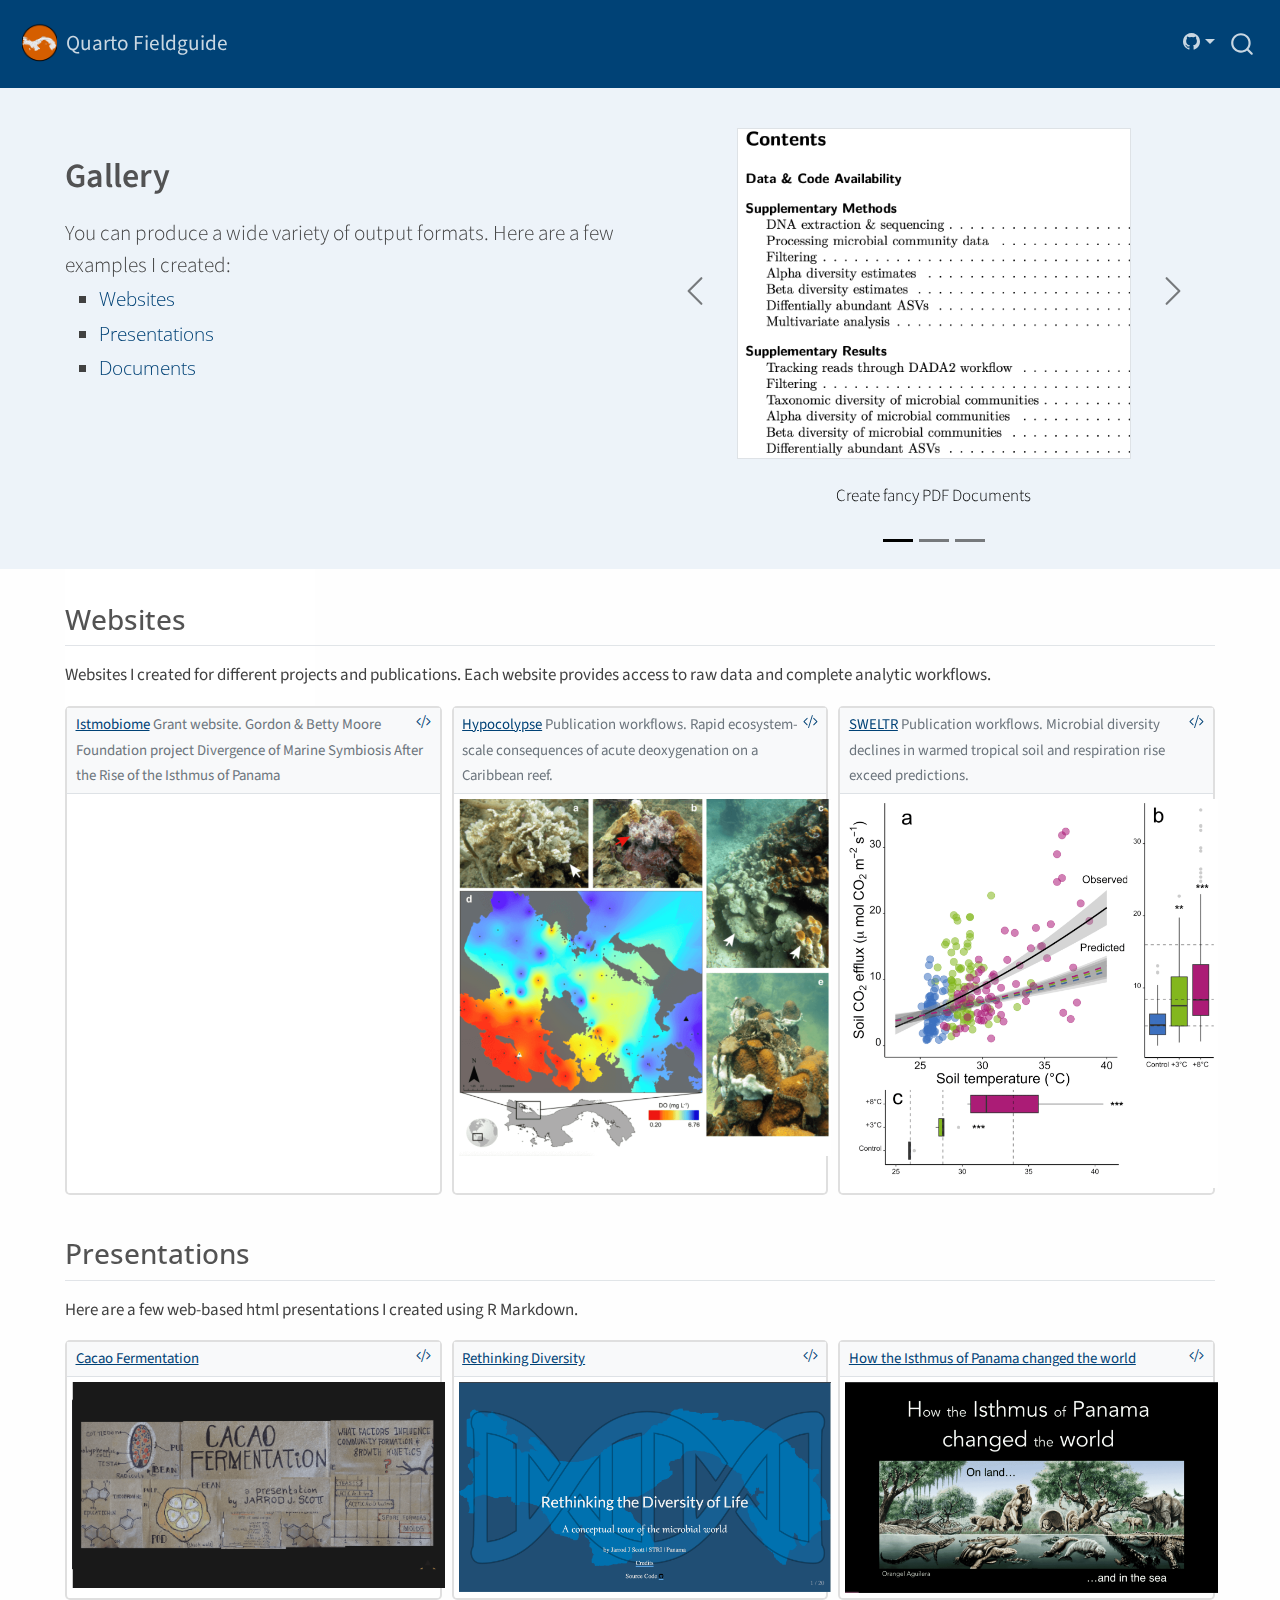
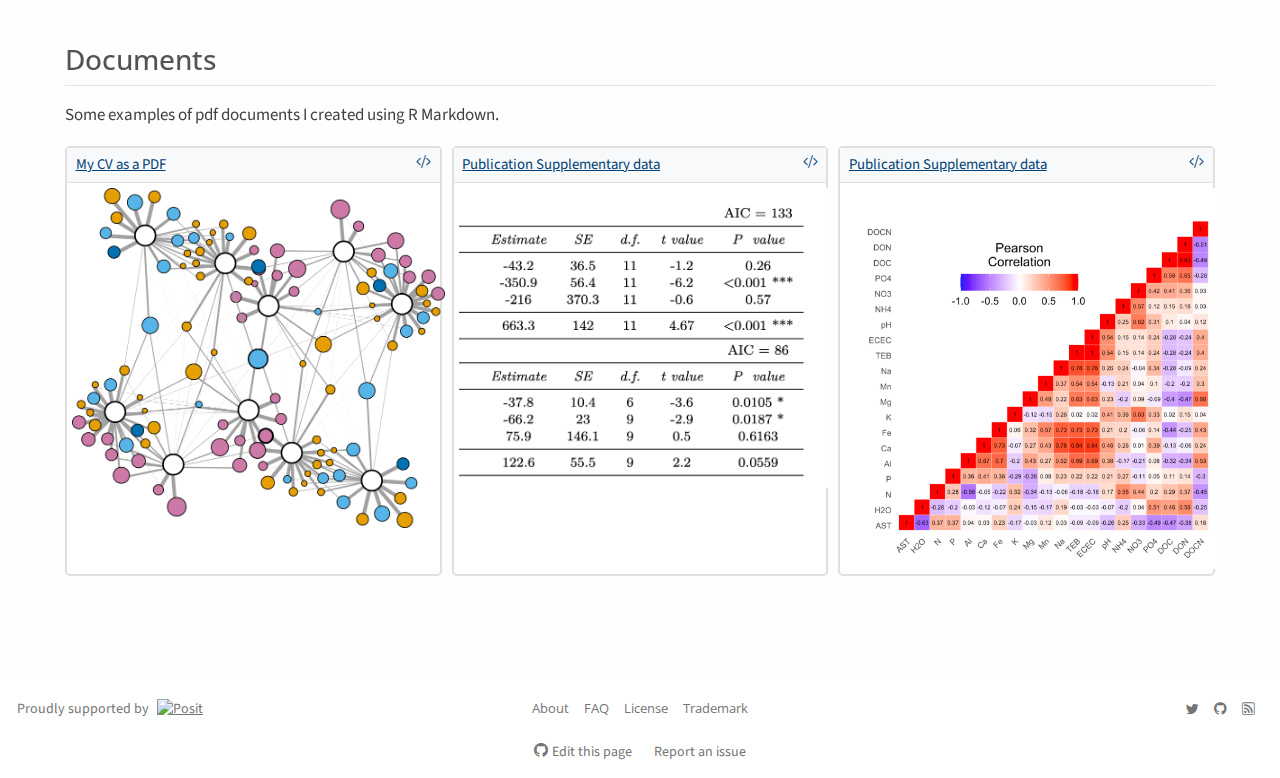
==== docs/gallery/index.html @ 9a3488c4 "Added espanol testing" ====
<!DOCTYPE html>
<html xmlns="http://www.w3.org/1999/xhtml" lang="en" xml:lang="en"><head>
<meta http-equiv="Content-Type" content="text/html; charset=UTF-8">
<meta charset="utf-8">
<meta name="generator" content="quarto-1.3.450">
<meta name="viewport" content="width=device-width, initial-scale=1.0, user-scalable=yes">
<meta name="description" content="A gallery of example documents, websites, and presentations created with R Markdown.">
<title>Gallery</title>
<style>
code{white-space: pre-wrap;}
span.smallcaps{font-variant: small-caps;}
div.columns{display: flex; gap: min(4vw, 1.5em);}
div.column{flex: auto; overflow-x: auto;}
div.hanging-indent{margin-left: 1.5em; text-indent: -1.5em;}
ul.task-list{list-style: none;}
ul.task-list li input[type="checkbox"] {
  width: 0.8em;
  margin: 0 0.8em 0.2em -1em; /* quarto-specific, see https://github.com/quarto-dev/quarto-cli/issues/4556 */ 
  vertical-align: middle;
}
</style>

<script src="../../site_libs/quarto-nav/quarto-nav.js"></script>
<script src="../../site_libs/quarto-nav/headroom.min.js"></script>
<script src="../../site_libs/clipboard/clipboard.min.js"></script>
<script src="../../site_libs/quarto-search/autocomplete.umd.js"></script>
<script src="../../site_libs/quarto-search/fuse.min.js"></script>
<script src="../../site_libs/quarto-search/quarto-search.js"></script>
<meta name="quarto:offset" content="../../">
<link href="../../images/favicon_package/favicon.ico" rel="icon">
<script src="../../site_libs/quarto-listing/list.min.js"></script>
<script src="../../site_libs/quarto-listing/quarto-listing.js"></script>
<script src="../../site_libs/quarto-html/quarto.js"></script>
<script src="../../site_libs/quarto-html/popper.min.js"></script>
<script src="../../site_libs/quarto-html/tippy.umd.min.js"></script>
<script src="../../site_libs/quarto-html/anchor.min.js"></script>
<link href="../../site_libs/quarto-html/tippy.css" rel="stylesheet">
<link href="../../site_libs/quarto-html/quarto-syntax-highlighting.css" rel="stylesheet" id="quarto-text-highlighting-styles">
<script src="../../site_libs/bootstrap/bootstrap.min.js"></script>
<link href="../../site_libs/bootstrap/bootstrap-icons.css" rel="stylesheet">
<link href="../../site_libs/bootstrap/bootstrap.min.css" rel="stylesheet" id="quarto-bootstrap" data-mode="light"><script id="quarto-search-options" type="application/json">{
  "location": "navbar",
  "copy-button": false,
  "collapse-after": 3,
  "panel-placement": "end",
  "type": "overlay",
  "limit": 20,
  "language": {
    "search-no-results-text": "No results",
    "search-matching-documents-text": "matching documents",
    "search-copy-link-title": "Copy link to search",
    "search-hide-matches-text": "Hide additional matches",
    "search-more-match-text": "more match in this document",
    "search-more-matches-text": "more matches in this document",
    "search-clear-button-title": "Clear",
    "search-detached-cancel-button-title": "Cancel",
    "search-submit-button-title": "Submit",
    "search-label": "Search"
  }
}</script><script>

  window.document.addEventListener("DOMContentLoaded", function (_event) {
    const listingTargetEl = window.document.querySelector('#listing-gallery .list');
    if (!listingTargetEl) {
      // No listing discovered, do not attach.
      return; 
    }

    const options = {
      valueNames: ['listing-category','listing-description','listing-tiles',{ data: ['index'] },{ data: ['categories'] }],
      
      searchColumns: ["listing-category","listing-description","listing-tiles"],
    };

    window['quarto-listings'] = window['quarto-listings'] || {};
    window['quarto-listings']['listing-gallery'] = new List('listing-gallery', options);

    if (window['quarto-listing-loaded']) {
      window['quarto-listing-loaded']();
    }
  });

  window.addEventListener('hashchange',() => {
    if (window['quarto-listing-loaded']) {
      window['quarto-listing-loaded']();
    }
  })
  </script><style>

      .quarto-title-block .quarto-title-banner {
        background: #113858;
      }
</style>
<script src="https://polyfill.io/v3/polyfill.min.js?features=es6"></script><script src="https://cdn.jsdelivr.net/npm/mathjax@3/es5/tex-chtml-full.js" type="text/javascript"></script><link rel="stylesheet" href="../../assets/css/styles.css">
</head>
<body class="floating nav-fixed fullcontent">

<div id="quarto-search-results"></div>
  <header id="quarto-header" class="headroom fixed-top"><nav class="navbar navbar-expand-lg navbar-dark "><div class="navbar-container container-fluid">
      <div class="navbar-brand-container">
    <a href="../../index.html" class="navbar-brand navbar-brand-logo">
    <img src="../../images/icon.png" alt="" class="navbar-logo"></a>
    <a class="navbar-brand" href="../../index.html">
    <span class="navbar-title">Quarto Fieldguide</span>
    </a>
  </div>
        <div class="quarto-navbar-tools ms-auto">
    <div class="dropdown">
      <a href="" title="" id="quarto-navigation-tool-dropdown-0" class="quarto-navigation-tool dropdown-toggle px-1" data-bs-toggle="dropdown" aria-expanded="false" aria-label=""><i class="bi bi-github"></i></a>
      <ul class="dropdown-menu dropdown-menu-end" aria-labelledby="quarto-navigation-tool-dropdown-0">
<li>
            <a class="dropdown-item quarto-navbar-tools ms-auto-item" href="https://github.com/stri-mcgill-neo/2024/">
            Source Code
            </a>
          </li>
          <li>
            <a class="dropdown-item quarto-navbar-tools ms-auto-item" href="https://github.com/stri-mcgill-neo/2024/issues/new">
            Report an Issue
            </a>
          </li>
      </ul>
</div>
</div>
          <div id="quarto-search" class="" title="Search"></div>
      </div> <!-- /container-fluid -->
    </nav></header><!-- content --><div id="quarto-content" class="quarto-container page-columns page-rows-contents page-layout-article page-navbar">
<!-- sidebar -->
  <nav id="quarto-sidebar" class="sidebar collapse collapse-horizontal sidebar-navigation floating overflow-auto">
</nav><div id="quarto-sidebar-glass" data-bs-toggle="collapse" data-bs-target="#quarto-sidebar,#quarto-sidebar-glass"></div>
<!-- margin-sidebar -->
    
<!-- main -->
<main class="content quarto-banner-title-block page-columns page-full" id="quarto-document-content"><div id="hero-banner" class="column-screen page-columns page-full">
<div class="grid column-page">
<div class="headline g-col-lg-6 g-col-12 g-col-md-12">
<div class="h1">
<p>Gallery</p>
</div>
<p>You can produce a wide variety of output formats. Here are a few examples I created:</p>
<ul>
<li><a href="#websites">Websites</a></li>
<li><a href="#presentations">Presentations</a></li>
<li><a href="#documents">Documents</a></li>
</ul>
</div>
<div class="cell g-col-lg-6 g-col-12 g-col-md-12">
<div class="cell-output-display">
<div id="gallery-carousel" class="carousel carousel-dark slide" data-bs-ride="carousel">
<div class="carousel-indicators">
<button type="button" data-bs-target="#gallery-carousel" data-bs-slide-to="0" aria-label="Slide 1" class="active" aria-current="true"></button>
<button type="button" data-bs-target="#gallery-carousel" data-bs-slide-to="1" aria-label="Slide 2"></button>
<button type="button" data-bs-target="#gallery-carousel" data-bs-slide-to="2" aria-label="Slide 3"></button>
</div>
<div class="carousel-inner">
<div class="carousel-item active" data-bs-interval="15000">
<a href="#documents">
<img src="images/pdf.png" class="d-block  mx-auto border"></a>
<div class="carousel-caption d-none d-md-block">
<p class="fw-light">Create fancy PDF Documents</p>
</div>
</div>
<div class="carousel-item" data-bs-interval="15000">
<a href="#presentations">
<img src="images/presentations.png" class="d-block  mx-auto border"></a>
<div class="carousel-caption d-none d-md-block">
<p class="fw-light">Create data-driven presentations</p>
</div>
</div>
<div class="carousel-item" data-bs-interval="15000">
<a href="#websites">
<img src="images/websites.png" class="d-block  mx-auto border"></a>
<div class="carousel-caption d-none d-md-block">
<p class="fw-light">Publish a collection of workflows as a website</p>
</div>
</div>
</div>
<button class="carousel-control-prev" type="button" data-bs-target="#gallery-carousel" data-bs-slide="prev">
<span class="carousel-control-prev-icon" aria-hidden="true"></span>
<span class="visually-hidden">Prevoius</span>
</button>
<button class="carousel-control-next" type="button" data-bs-target="#gallery-carousel" data-bs-slide="next">
<span class="carousel-control-next-icon" aria-hidden="true"></span>
<span class="visually-hidden">Next</span>
</button>
</div>
</div>
</div>
</div>
</div>
<div id="listing-gallery" class="column-page quarto-listing quarto-listing-container-custom">
<h2 class="anchored">Websites</h2>
<p>Websites I created for different projects and publications. Each website provides access to raw data and complete analytic workflows. 
</p>
<div class="list grid" style="column-gap: 10px;">
  <div class="card border-2 rounded-3 g-col-12 g-col-sm-6 g-col-md-4 mb-2" data-index="0">
    <div class="card-header py-1 px-2 border-bottom border-1 bg-light">
      <small class="card-text inline-block">
        <a href="https://istmobiome.rbind.io/" class="listing-title">Istmobiome</a>
        <a href="https://github.com/istmobiome/istmobiome-web" title="View source code" class="source-code card-text float-end inline-block">
          <i class="bi-code-slash"></i>
        </a>
        <span class="text-muted listing-subtitle">Grant website. Gordon &amp; Betty Moore Foundation project Divergence of Marine Symbiosis After the Rise of the Isthmus of Panama</span>
      </small>
    </div>
    <a href="https://istmobiome.rbind.io/">
      <img src="images/istmobiome.png" alt="" class="card-img-top"></a>
  </div>
  <div class="card border-2 rounded-3 g-col-12 g-col-sm-6 g-col-md-4 mb-2" data-index="1">
    <div class="card-header py-1 px-2 border-bottom border-1 bg-light">
      <small class="card-text inline-block">
        <a href="https://hypocolypse.github.io/" class="listing-title">Hypocolypse</a>
        <a href="https://github.com/hypocolypse/web" title="View source code" class="source-code card-text float-end inline-block">
          <i class="bi-code-slash"></i>
        </a>
        <span class="text-muted listing-subtitle">Publication workflows. Rapid ecosystem-scale consequences of acute deoxygenation on a Caribbean reef.</span>
      </small>
    </div>
    <a href="https://hypocolypse.github.io/">
      <img src="images/hypocolypse.png" alt="" class="card-img-top"></a>
  </div>
  <div class="card border-2 rounded-3 g-col-12 g-col-sm-6 g-col-md-4 mb-2" data-index="2">
    <div class="card-header py-1 px-2 border-bottom border-1 bg-light">
      <small class="card-text inline-block">
        <a href="https://sweltr.github.io/high-temp/" class="listing-title">SWELTR</a>
        <a href="https://github.com/sweltr/high-temp/" title="View source code" class="source-code card-text float-end inline-block">
          <i class="bi-code-slash"></i>
        </a>
        <span class="text-muted listing-subtitle">Publication workflows. Microbial diversity declines in warmed tropical soil and respiration rise exceed predictions.</span>
      </small>
    </div>
    <a href="https://sweltr.github.io/high-temp/">
      <img src="images/sweltr.png" alt="" class="card-img-top"></a>
  </div>
</div>
<h2 class="anchored">Presentations</h2>
<p>Here are a few web-based html presentations I created using R Markdown. 
</p>
<div class="list grid" style="column-gap: 10px;">
  <div class="card border-2 rounded-3 g-col-12 g-col-sm-6 g-col-md-4 mb-2" data-index="3">
    <div class="card-header py-1 px-2 border-bottom border-1 bg-light">
      <small class="card-text inline-block">
        <a href="https://istmobiome.github.io/cacao/talk.html" class="listing-title">Cacao Fermentation</a>
        <a href="https://github.com/istmobiome/istmobiome.github.io/tree/master/cacao" title="View source code" class="source-code card-text float-end inline-block">
          <i class="bi-code-slash"></i>
        </a>
        <span class="text-muted listing-subtitle"></span>
      </small>
    </div>
    <a href="https://istmobiome.github.io/cacao/talk.html">
      <img src="images/cacao_fermentation.png" alt="" class="card-img-top"></a>
  </div>
  <div class="card border-2 rounded-3 g-col-12 g-col-sm-6 g-col-md-4 mb-2" data-index="4">
    <div class="card-header py-1 px-2 border-bottom border-1 bg-light">
      <small class="card-text inline-block">
        <a href="https://istmobiome.github.io/rethink-d/rethink-d.html" class="listing-title">Rethinking Diversity</a>
        <a href="https://github.com/istmobiome/istmobiome.github.io/tree/master/rethink-d" title="View source code" class="source-code card-text float-end inline-block">
          <i class="bi-code-slash"></i>
        </a>
        <span class="text-muted listing-subtitle"></span>
      </small>
    </div>
    <a href="https://istmobiome.github.io/rethink-d/rethink-d.html">
      <img src="images/rethinking_diversity.png" alt="" class="card-img-top"></a>
  </div>
  <div class="card border-2 rounded-3 g-col-12 g-col-sm-6 g-col-md-4 mb-2" data-index="5">
    <div class="card-header py-1 px-2 border-bottom border-1 bg-light">
      <small class="card-text inline-block">
        <a href="https://istmobiome.github.io/the-isthmus/the-isthmus.html" class="listing-title">How the Isthmus of Panama changed the world</a>
        <a href="https://github.com/istmobiome/istmobiome.github.io/tree/master/the-isthmus" title="View source code" class="source-code card-text float-end inline-block">
          <i class="bi-code-slash"></i>
        </a>
        <span class="text-muted listing-subtitle"></span>
      </small>
    </div>
    <a href="https://istmobiome.github.io/the-isthmus/the-isthmus.html">
      <img src="images/how_the_isthmus_of_panama_changed_the_world.png" alt="" class="card-img-top"></a>
  </div>
</div>
<h2 class="anchored">Documents</h2>
<p>Some examples of pdf documents I created using R Markdown. 
</p>
<div class="list grid" style="column-gap: 10px;">
  <div class="card border-2 rounded-3 g-col-12 g-col-sm-6 g-col-md-4 mb-2" data-index="6">
    <div class="card-header py-1 px-2 border-bottom border-1 bg-light">
      <small class="card-text inline-block">
        <a href="jarrod-cv.pdf" class="listing-title">My CV as a PDF</a>
        <a href="https://github.com/istmobiome/istmobiome.github.io/tree/master/jarrod" title="View source code" class="source-code card-text float-end inline-block">
          <i class="bi-code-slash"></i>
        </a>
        <span class="text-muted listing-subtitle"></span>
      </small>
    </div>
    <a href="jarrod-cv.pdf">
      <img src="images/cv.png" alt="" class="card-img-top"></a>
  </div>
  <div class="card border-2 rounded-3 g-col-12 g-col-sm-6 g-col-md-4 mb-2" data-index="7">
    <div class="card-header py-1 px-2 border-bottom border-1 bg-light">
      <small class="card-text inline-block">
        <a href="Extended_Data.pdf" class="listing-title">Publication Supplementary data</a>
        <a href="https://github.com/sweltr/high-temp/tree/main/paper/Extended_Data" title="View source code" class="source-code card-text float-end inline-block">
          <i class="bi-code-slash"></i>
        </a>
        <span class="text-muted listing-subtitle"></span>
      </small>
    </div>
    <a href="Extended_Data.pdf">
      <img src="images/ed.png" alt="" class="card-img-top"></a>
  </div>
  <div class="card border-2 rounded-3 g-col-12 g-col-sm-6 g-col-md-4 mb-2" data-index="8">
    <div class="card-header py-1 px-2 border-bottom border-1 bg-light">
      <small class="card-text inline-block">
        <a href="Supplementary.pdf" class="listing-title">Publication Supplementary data</a>
        <a href="https://github.com/sweltr/high-temp/tree/main/paper/ESM" title="View source code" class="source-code card-text float-end inline-block">
          <i class="bi-code-slash"></i>
        </a>
        <span class="text-muted listing-subtitle"></span>
      </small>
    </div>
    <a href="Supplementary.pdf">
      <img src="images/esm.png" alt="" class="card-img-top"></a>
  </div>
</div>
<div class="listing-no-matching d-none">
No matching items
</div>
</div>
<style>

#hero-banner {
  padding-top: 35px;
  background-color: rgb(237,243,249);
}

#quarto-content main { 
  margin-top: 0;
  padding-top: 0;
}

html {
  scroll-behavior: smooth;
}

.headline {
  font-size: 1.25em;
  font-weight: 300;
  padding-bottom: 1em;
}

.headline p {
  margin: 0;
  padding-bottom: 0.2rem;
}

.headline a {
  text-decoration: none;
}

.headline ul li {
  margin-bottom: 0.3em;
}

.carousel.card {
  padding-top: 2em;
}

.carousel img {
  width: 70%;
  margin-bottom: 110px;
}

.carousel-control-prev-icon, .carousel-control-next-icon {
  margin-bottom: 110px;
}

.carousel-caption {
  padding-top: 1em;
}

.touch {
  
}
</style>




</main><!-- /main --><script id="quarto-html-after-body" type="application/javascript">
window.document.addEventListener("DOMContentLoaded", function (event) {
  const toggleBodyColorMode = (bsSheetEl) => {
    const mode = bsSheetEl.getAttribute("data-mode");
    const bodyEl = window.document.querySelector("body");
    if (mode === "dark") {
      bodyEl.classList.add("quarto-dark");
      bodyEl.classList.remove("quarto-light");
    } else {
      bodyEl.classList.add("quarto-light");
      bodyEl.classList.remove("quarto-dark");
    }
  }
  const toggleBodyColorPrimary = () => {
    const bsSheetEl = window.document.querySelector("link#quarto-bootstrap");
    if (bsSheetEl) {
      toggleBodyColorMode(bsSheetEl);
    }
  }
  toggleBodyColorPrimary();  
  const icon = "";
  const anchorJS = new window.AnchorJS();
  anchorJS.options = {
    placement: 'right',
    icon: icon
  };
  anchorJS.add('.anchored');
  const isCodeAnnotation = (el) => {
    for (const clz of el.classList) {
      if (clz.startsWith('code-annotation-')) {                     
        return true;
      }
    }
    return false;
  }
  const clipboard = new window.ClipboardJS('.code-copy-button', {
    text: function(trigger) {
      const codeEl = trigger.previousElementSibling.cloneNode(true);
      for (const childEl of codeEl.children) {
        if (isCodeAnnotation(childEl)) {
          childEl.remove();
        }
      }
      return codeEl.innerText;
    }
  });
  clipboard.on('success', function(e) {
    // button target
    const button = e.trigger;
    // don't keep focus
    button.blur();
    // flash "checked"
    button.classList.add('code-copy-button-checked');
    var currentTitle = button.getAttribute("title");
    button.setAttribute("title", "Copied!");
    let tooltip;
    if (window.bootstrap) {
      button.setAttribute("data-bs-toggle", "tooltip");
      button.setAttribute("data-bs-placement", "left");
      button.setAttribute("data-bs-title", "Copied!");
      tooltip = new bootstrap.Tooltip(button, 
        { trigger: "manual", 
          customClass: "code-copy-button-tooltip",
          offset: [0, -8]});
      tooltip.show();    
    }
    setTimeout(function() {
      if (tooltip) {
        tooltip.hide();
        button.removeAttribute("data-bs-title");
        button.removeAttribute("data-bs-toggle");
        button.removeAttribute("data-bs-placement");
      }
      button.setAttribute("title", currentTitle);
      button.classList.remove('code-copy-button-checked');
    }, 1000);
    // clear code selection
    e.clearSelection();
  });
  const viewSource = window.document.getElementById('quarto-view-source') ||
                     window.document.getElementById('quarto-code-tools-source');
  if (viewSource) {
    const sourceUrl = viewSource.getAttribute("data-quarto-source-url");
    viewSource.addEventListener("click", function(e) {
      if (sourceUrl) {
        // rstudio viewer pane
        if (/\bcapabilities=\b/.test(window.location)) {
          window.open(sourceUrl);
        } else {
          window.location.href = sourceUrl;
        }
      } else {
        const modal = new bootstrap.Modal(document.getElementById('quarto-embedded-source-code-modal'));
        modal.show();
      }
      return false;
    });
  }
  function toggleCodeHandler(show) {
    return function(e) {
      const detailsSrc = window.document.querySelectorAll(".cell > details > .sourceCode");
      for (let i=0; i<detailsSrc.length; i++) {
        const details = detailsSrc[i].parentElement;
        if (show) {
          details.open = true;
        } else {
          details.removeAttribute("open");
        }
      }
      const cellCodeDivs = window.document.querySelectorAll(".cell > .sourceCode");
      const fromCls = show ? "hidden" : "unhidden";
      const toCls = show ? "unhidden" : "hidden";
      for (let i=0; i<cellCodeDivs.length; i++) {
        const codeDiv = cellCodeDivs[i];
        if (codeDiv.classList.contains(fromCls)) {
          codeDiv.classList.remove(fromCls);
          codeDiv.classList.add(toCls);
        } 
      }
      return false;
    }
  }
  const hideAllCode = window.document.getElementById("quarto-hide-all-code");
  if (hideAllCode) {
    hideAllCode.addEventListener("click", toggleCodeHandler(false));
  }
  const showAllCode = window.document.getElementById("quarto-show-all-code");
  if (showAllCode) {
    showAllCode.addEventListener("click", toggleCodeHandler(true));
  }
  function tippyHover(el, contentFn) {
    const config = {
      allowHTML: true,
      content: contentFn,
      maxWidth: 500,
      delay: 100,
      arrow: false,
      appendTo: function(el) {
          return el.parentElement;
      },
      interactive: true,
      interactiveBorder: 10,
      theme: 'quarto',
      placement: 'bottom-start'
    };
    window.tippy(el, config); 
  }
  const noterefs = window.document.querySelectorAll('a[role="doc-noteref"]');
  for (var i=0; i<noterefs.length; i++) {
    const ref = noterefs[i];
    tippyHover(ref, function() {
      // use id or data attribute instead here
      let href = ref.getAttribute('data-footnote-href') || ref.getAttribute('href');
      try { href = new URL(href).hash; } catch {}
      const id = href.replace(/^#\/?/, "");
      const note = window.document.getElementById(id);
      return note.innerHTML;
    });
  }
      let selectedAnnoteEl;
      const selectorForAnnotation = ( cell, annotation) => {
        let cellAttr = 'data-code-cell="' + cell + '"';
        let lineAttr = 'data-code-annotation="' +  annotation + '"';
        const selector = 'span[' + cellAttr + '][' + lineAttr + ']';
        return selector;
      }
      const selectCodeLines = (annoteEl) => {
        const doc = window.document;
        const targetCell = annoteEl.getAttribute("data-target-cell");
        const targetAnnotation = annoteEl.getAttribute("data-target-annotation");
        const annoteSpan = window.document.querySelector(selectorForAnnotation(targetCell, targetAnnotation));
        const lines = annoteSpan.getAttribute("data-code-lines").split(",");
        const lineIds = lines.map((line) => {
          return targetCell + "-" + line;
        })
        let top = null;
        let height = null;
        let parent = null;
        if (lineIds.length > 0) {
            //compute the position of the single el (top and bottom and make a div)
            const el = window.document.getElementById(lineIds[0]);
            top = el.offsetTop;
            height = el.offsetHeight;
            parent = el.parentElement.parentElement;
          if (lineIds.length > 1) {
            const lastEl = window.document.getElementById(lineIds[lineIds.length - 1]);
            const bottom = lastEl.offsetTop + lastEl.offsetHeight;
            height = bottom - top;
          }
          if (top !== null && height !== null && parent !== null) {
            // cook up a div (if necessary) and position it 
            let div = window.document.getElementById("code-annotation-line-highlight");
            if (div === null) {
              div = window.document.createElement("div");
              div.setAttribute("id", "code-annotation-line-highlight");
              div.style.position = 'absolute';
              parent.appendChild(div);
            }
            div.style.top = top - 2 + "px";
            div.style.height = height + 4 + "px";
            let gutterDiv = window.document.getElementById("code-annotation-line-highlight-gutter");
            if (gutterDiv === null) {
              gutterDiv = window.document.createElement("div");
              gutterDiv.setAttribute("id", "code-annotation-line-highlight-gutter");
              gutterDiv.style.position = 'absolute';
              const codeCell = window.document.getElementById(targetCell);
              const gutter = codeCell.querySelector('.code-annotation-gutter');
              gutter.appendChild(gutterDiv);
            }
            gutterDiv.style.top = top - 2 + "px";
            gutterDiv.style.height = height + 4 + "px";
          }
          selectedAnnoteEl = annoteEl;
        }
      };
      const unselectCodeLines = () => {
        const elementsIds = ["code-annotation-line-highlight", "code-annotation-line-highlight-gutter"];
        elementsIds.forEach((elId) => {
          const div = window.document.getElementById(elId);
          if (div) {
            div.remove();
          }
        });
        selectedAnnoteEl = undefined;
      };
      // Attach click handler to the DT
      const annoteDls = window.document.querySelectorAll('dt[data-target-cell]');
      for (const annoteDlNode of annoteDls) {
        annoteDlNode.addEventListener('click', (event) => {
          const clickedEl = event.target;
          if (clickedEl !== selectedAnnoteEl) {
            unselectCodeLines();
            const activeEl = window.document.querySelector('dt[data-target-cell].code-annotation-active');
            if (activeEl) {
              activeEl.classList.remove('code-annotation-active');
            }
            selectCodeLines(clickedEl);
            clickedEl.classList.add('code-annotation-active');
          } else {
            // Unselect the line
            unselectCodeLines();
            clickedEl.classList.remove('code-annotation-active');
          }
        });
      }
  const findCites = (el) => {
    const parentEl = el.parentElement;
    if (parentEl) {
      const cites = parentEl.dataset.cites;
      if (cites) {
        return {
          el,
          cites: cites.split(' ')
        };
      } else {
        return findCites(el.parentElement)
      }
    } else {
      return undefined;
    }
  };
  var bibliorefs = window.document.querySelectorAll('a[role="doc-biblioref"]');
  for (var i=0; i<bibliorefs.length; i++) {
    const ref = bibliorefs[i];
    const citeInfo = findCites(ref);
    if (citeInfo) {
      tippyHover(citeInfo.el, function() {
        var popup = window.document.createElement('div');
        citeInfo.cites.forEach(function(cite) {
          var citeDiv = window.document.createElement('div');
          citeDiv.classList.add('hanging-indent');
          citeDiv.classList.add('csl-entry');
          var biblioDiv = window.document.getElementById('ref-' + cite);
          if (biblioDiv) {
            citeDiv.innerHTML = biblioDiv.innerHTML;
          }
          popup.appendChild(citeDiv);
        });
        return popup.innerHTML;
      });
    }
  }
});
</script>
</div> <!-- /content -->
<footer class="footer"><div class="nav-footer">
    <div class="nav-footer-left">Proudly supported by <a href="https://posit.co"><img src="https://www.rstudio.com/assets/img/posit-logo-fullcolor-TM.svg" class="img-fluid" alt="Posit" width="65"></a></div>   
    <div class="nav-footer-center">
      <ul class="footer-items list-unstyled">
<li class="nav-item">
    <a class="nav-link" href="../../about.html">About</a>
  </li>  
    <li class="nav-item">
    <a class="nav-link" href="../../docs/faq/index.qmd">FAQ</a>
  </li>  
    <li class="nav-item">
    <a class="nav-link" href="../../license.qmd">License</a>
  </li>  
    <li class="nav-item">
    <a class="nav-link" href="../../trademark.qmd">Trademark</a>
  </li>  
</ul>
<div class="toc-actions"><div><i class="bi bi-github"></i></div><div class="action-links"><p><a href="https://github.com/stri-mcgill-neo/2024/edit/main/docs/gallery/index.qmd" class="toc-action">Edit this page</a></p><p><a href="https://github.com/stri-mcgill-neo/2024/issues/new" class="toc-action">Report an issue</a></p></div></div></div>
    <div class="nav-footer-right">
      <ul class="footer-items list-unstyled">
<li class="nav-item compact">
    <a class="nav-link" href="https://twitter.com/quarto_pub">
      <i class="bi bi-twitter" role="img" aria-label="Quarto Twitter">
</i> 
    </a>
  </li>  
    <li class="nav-item compact">
    <a class="nav-link" href="https://github.com/quarto-dev/quarto-cli">
      <i class="bi bi-github" role="img" aria-label="Quarto GitHub">
</i> 
    </a>
  </li>  
    <li class="nav-item compact">
    <a class="nav-link" href="https://quarto.org/docs/blog/index.xml">
      <i class="bi bi-rss" role="img" aria-label="Quarto Blog RSS">
</i> 
    </a>
  </li>  
</ul>
</div>
  </div>
</footer>


</body></html>
---- site_libs/quarto-html/tippy.css ----
.tippy-box[data-animation=fade][data-state=hidden]{opacity:0}[data-tippy-root]{max-width:calc(100vw - 10px)}.tippy-box{position:relative;background-color:#333;color:#fff;border-radius:4px;font-size:14px;line-height:1.4;white-space:normal;outline:0;transition-property:transform,visibility,opacity}.tippy-box[data-placement^=top]>.tippy-arrow{bottom:0}.tippy-box[data-placement^=top]>.tippy-arrow:before{bottom:-7px;left:0;border-width:8px 8px 0;border-top-color:initial;transform-origin:center top}.tippy-box[data-placement^=bottom]>.tippy-arrow{top:0}.tippy-box[data-placement^=bottom]>.tippy-arrow:before{top:-7px;left:0;border-width:0 8px 8px;border-bottom-color:initial;transform-origin:center bottom}.tippy-box[data-placement^=left]>.tippy-arrow{right:0}.tippy-box[data-placement^=left]>.tippy-arrow:before{border-width:8px 0 8px 8px;border-left-color:initial;right:-7px;transform-origin:center left}.tippy-box[data-placement^=right]>.tippy-arrow{left:0}.tippy-box[data-placement^=right]>.tippy-arrow:before{left:-7px;border-width:8px 8px 8px 0;border-right-color:initial;transform-origin:center right}.tippy-box[data-inertia][data-state=visible]{transition-timing-function:cubic-bezier(.54,1.5,.38,1.11)}.tippy-arrow{width:16px;height:16px;color:#333}.tippy-arrow:before{content:"";position:absolute;border-color:transparent;border-style:solid}.tippy-content{position:relative;padding:5px 9px;z-index:1}
---- site_libs/quarto-html/quarto-syntax-highlighting.css ----
/* quarto syntax highlight colors */
:root {
  --quarto-hl-ot-color: #003B4F;
  --quarto-hl-at-color: #657422;
  --quarto-hl-ss-color: #20794D;
  --quarto-hl-an-color: #5E5E5E;
  --quarto-hl-fu-color: #4758AB;
  --quarto-hl-st-color: #20794D;
  --quarto-hl-cf-color: #003B4F;
  --quarto-hl-op-color: #5E5E5E;
  --quarto-hl-er-color: #AD0000;
  --quarto-hl-bn-color: #AD0000;
  --quarto-hl-al-color: #AD0000;
  --quarto-hl-va-color: #111111;
  --quarto-hl-bu-color: inherit;
  --quarto-hl-ex-color: inherit;
  --quarto-hl-pp-color: #AD0000;
  --quarto-hl-in-color: #5E5E5E;
  --quarto-hl-vs-color: #20794D;
  --quarto-hl-wa-color: #5E5E5E;
  --quarto-hl-do-color: #5E5E5E;
  --quarto-hl-im-color: #00769E;
  --quarto-hl-ch-color: #20794D;
  --quarto-hl-dt-color: #AD0000;
  --quarto-hl-fl-color: #AD0000;
  --quarto-hl-co-color: #5E5E5E;
  --quarto-hl-cv-color: #5E5E5E;
  --quarto-hl-cn-color: #8f5902;
  --quarto-hl-sc-color: #5E5E5E;
  --quarto-hl-dv-color: #AD0000;
  --quarto-hl-kw-color: #003B4F;
}

/* other quarto variables */
:root {
  --quarto-font-monospace: SFMono-Regular, Menlo, Monaco, Consolas, "Liberation Mono", "Courier New", monospace;
}

pre > code.sourceCode > span {
  color: #003B4F;
}

code span {
  color: #003B4F;
}

code.sourceCode > span {
  color: #003B4F;
}

div.sourceCode,
div.sourceCode pre.sourceCode {
  color: #003B4F;
}

code span.ot {
  color: #003B4F;
  font-style: inherit;
}

code span.at {
  color: #657422;
  font-style: inherit;
}

code span.ss {
  color: #20794D;
  font-style: inherit;
}

code span.an {
  color: #5E5E5E;
  font-style: inherit;
}

code span.fu {
  color: #4758AB;
  font-style: inherit;
}

code span.st {
  color: #20794D;
  font-style: inherit;
}

code span.cf {
  color: #003B4F;
  font-style: inherit;
}

code span.op {
  color: #5E5E5E;
  font-style: inherit;
}

code span.er {
  color: #AD0000;
  font-style: inherit;
}

code span.bn {
  color: #AD0000;
  font-style: inherit;
}

code span.al {
  color: #AD0000;
  font-style: inherit;
}

code span.va {
  color: #111111;
  font-style: inherit;
}

code span.bu {
  font-style: inherit;
}

code span.ex {
  font-style: inherit;
}

code span.pp {
  color: #AD0000;
  font-style: inherit;
}

code span.in {
  color: #5E5E5E;
  font-style: inherit;
}

code span.vs {
  color: #20794D;
  font-style: inherit;
}

code span.wa {
  color: #5E5E5E;
  font-style: italic;
}

code span.do {
  color: #5E5E5E;
  font-style: italic;
}

code span.im {
  color: #00769E;
  font-style: inherit;
}

code span.ch {
  color: #20794D;
  font-style: inherit;
}

code span.dt {
  color: #AD0000;
  font-style: inherit;
}

code span.fl {
  color: #AD0000;
  font-style: inherit;
}

code span.co {
  color: #5E5E5E;
  font-style: inherit;
}

code span.cv {
  color: #5E5E5E;
  font-style: italic;
}

code span.cn {
  color: #8f5902;
  font-style: inherit;
}

code span.sc {
  color: #5E5E5E;
  font-style: inherit;
}

code span.dv {
  color: #AD0000;
  font-style: inherit;
}

code span.kw {
  color: #003B4F;
  font-style: inherit;
}

.prevent-inlining {
  content: "</";
}

/*# sourceMappingURL=debc5d5d77c3f9108843748ff7464032.css.map */
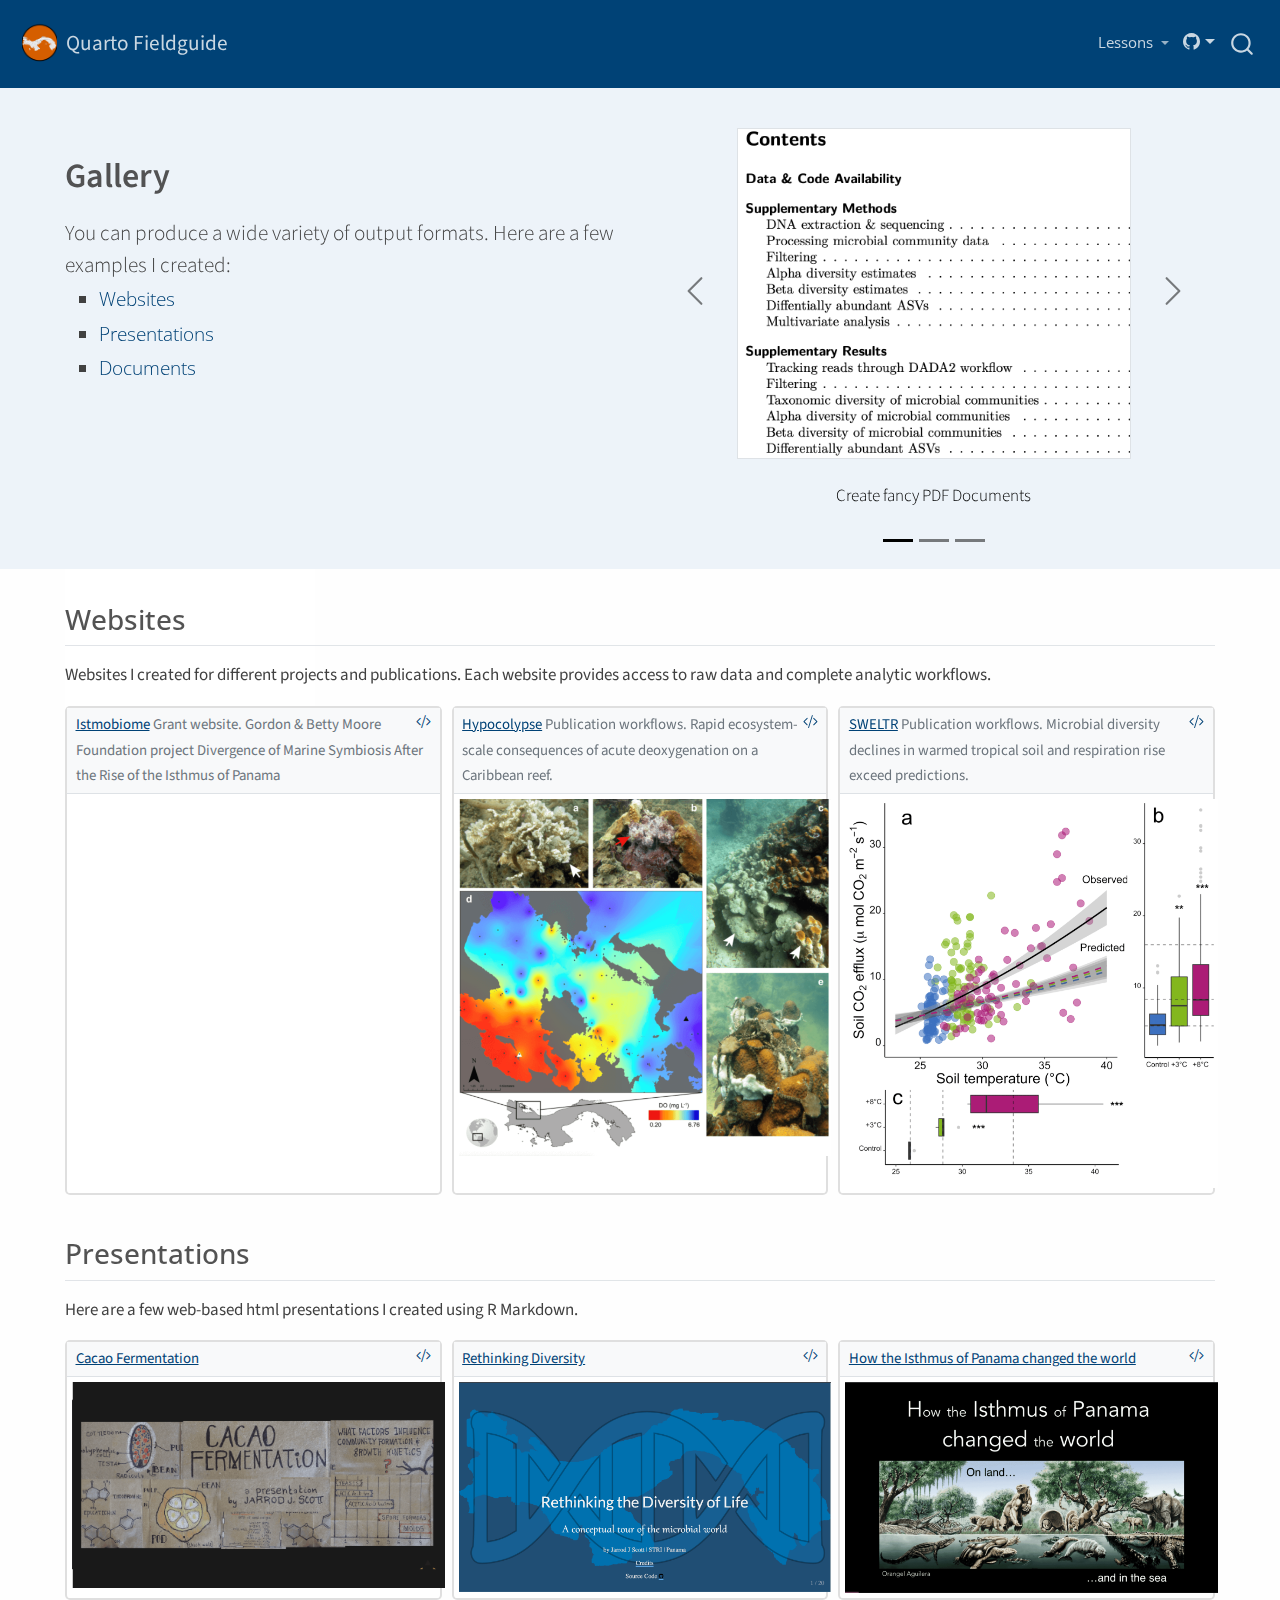
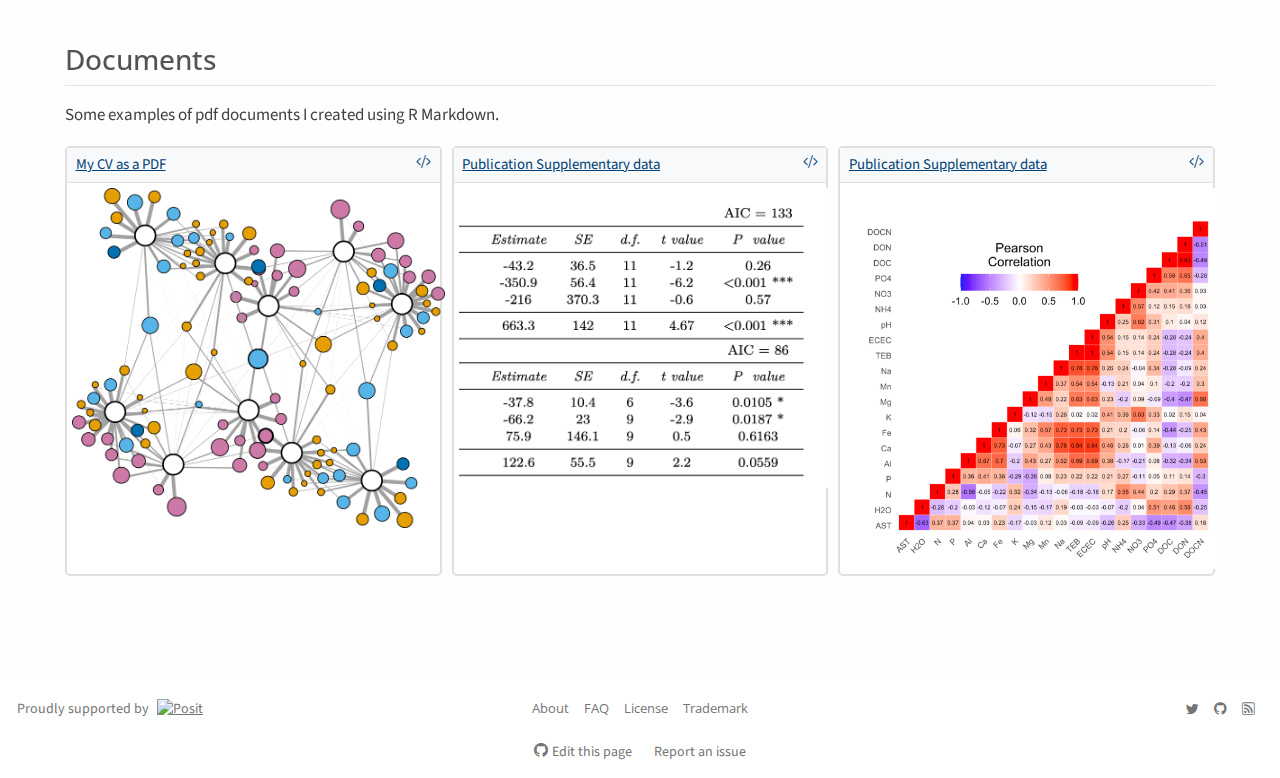
==== commit 4968e823: "Added espanol testing" ====
--- a/docs/gallery/index.html
+++ b/docs/gallery/index.html
@@ -104,24 +104,46 @@
     <span class="navbar-title">Quarto Fieldguide</span>
     </a>
   </div>
-        <div class="quarto-navbar-tools ms-auto">
+            <div id="quarto-search" class="" title="Search"></div>
+          <button class="navbar-toggler" type="button" data-bs-toggle="collapse" data-bs-target="#navbarCollapse" aria-controls="navbarCollapse" aria-expanded="false" aria-label="Toggle navigation" onclick="if (window.quartoToggleHeadroom) { window.quartoToggleHeadroom(); }">
+  <span class="navbar-toggler-icon"></span>
+</button>
+          <div class="collapse navbar-collapse" id="navbarCollapse">
+            <ul class="navbar-nav navbar-nav-scroll ms-auto">
+<li class="nav-item dropdown ">
+    <a class="nav-link dropdown-toggle" href="#" id="nav-menu-lessons" role="button" data-bs-toggle="dropdown" aria-expanded="false" rel="" target="">
+ <span class="menu-text">Lessons</span>
+    </a>
+    <ul class="dropdown-menu dropdown-menu-end" aria-labelledby="nav-menu-lessons">
+<li>
+    <a class="dropdown-item" href="../../docs/lessons/index.html" rel="" target="">
+ <span class="dropdown-text">Main Page</span></a>
+  </li>  
+        <li>
+    <a class="dropdown-item" href="../../docs/lessons/lesson-1-module-overview/index.html" rel="" target="">
+ <span class="dropdown-text">Lesson 1</span></a>
+  </li>  
+    </ul>
+</li>
+</ul>
+<div class="quarto-navbar-tools">
     <div class="dropdown">
       <a href="" title="" id="quarto-navigation-tool-dropdown-0" class="quarto-navigation-tool dropdown-toggle px-1" data-bs-toggle="dropdown" aria-expanded="false" aria-label=""><i class="bi bi-github"></i></a>
       <ul class="dropdown-menu dropdown-menu-end" aria-labelledby="quarto-navigation-tool-dropdown-0">
 <li>
-            <a class="dropdown-item quarto-navbar-tools ms-auto-item" href="https://github.com/stri-mcgill-neo/2024/">
+            <a class="dropdown-item quarto-navbar-tools-item" href="https://github.com/stri-mcgill-neo/2024/">
             Source Code
             </a>
           </li>
           <li>
-            <a class="dropdown-item quarto-navbar-tools ms-auto-item" href="https://github.com/stri-mcgill-neo/2024/issues/new">
+            <a class="dropdown-item quarto-navbar-tools-item" href="https://github.com/stri-mcgill-neo/2024/issues/new">
             Report an Issue
             </a>
           </li>
       </ul>
 </div>
 </div>
-          <div id="quarto-search" class="" title="Search"></div>
+          </div> <!-- /navcollapse -->
       </div> <!-- /container-fluid -->
     </nav></header><!-- content --><div id="quarto-content" class="quarto-container page-columns page-rows-contents page-layout-article page-navbar">
 <!-- sidebar -->
